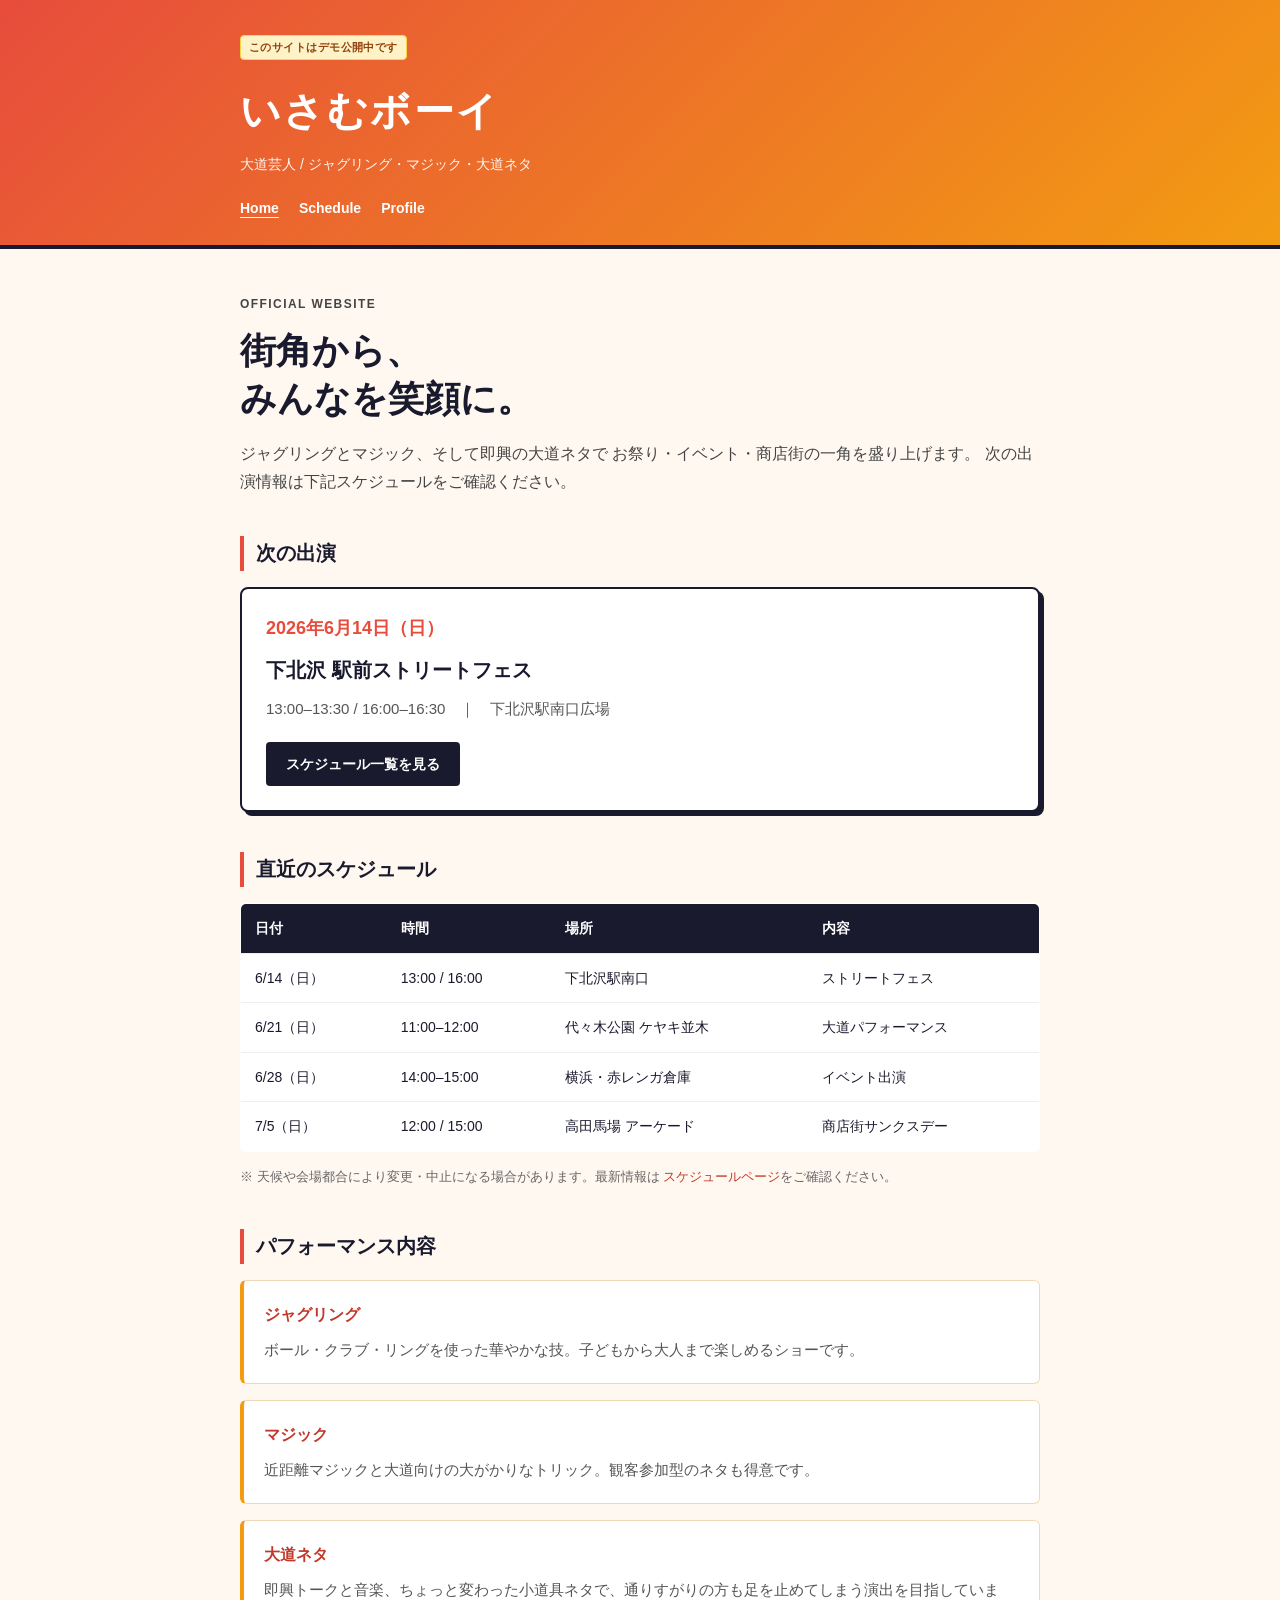
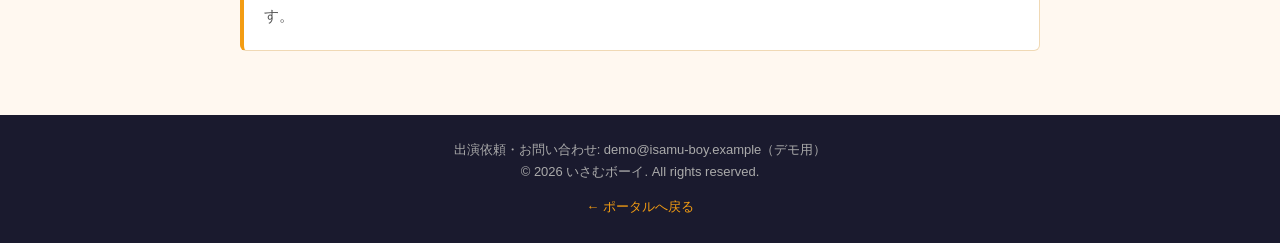
==== demo/index.html @ 55e08a0b "add: デモページを追加" ====
<!DOCTYPE html>
<html lang="ja">
<head>
  <meta charset="utf-8">
  <meta name="viewport" content="width=device-width, initial-scale=1">
  <meta name="description" content="大道芸人 いさむボーイ 公式サイト（デモ）">
  <title>いさむボーイ | 大道芸人</title>
  <link rel="stylesheet" href="css/style.css">
</head>
<body>
  <header class="site-header">
    <div class="container">
      <p class="demo-notice">このサイトはデモ公開中です</p>
      <p class="site-title"><a href="index.html">いさむボーイ</a></p>
      <p class="site-subtitle">大道芸人 / ジャグリング・マジック・大道ネタ</p>
      <nav class="site-nav">
        <a href="index.html" aria-current="page">Home</a>
        <a href="schedule.html">Schedule</a>
        <a href="about.html">Profile</a>
      </nav>
    </div>
  </header>

  <main class="container">
    <section class="hero">
      <p class="hero-label">Official Website</p>
      <h1>街角から、<br>みんなを笑顔に。</h1>
      <p>
        ジャグリングとマジック、そして即興の大道ネタで
        お祭り・イベント・商店街の一角を盛り上げます。
        次の出演情報は下記スケジュールをご確認ください。
      </p>
    </section>

    <section class="next-show">
      <h2>次の出演</h2>
      <div class="next-show-card">
        <p class="next-show-date">2026年6月14日（日）</p>
        <p class="next-show-title">下北沢 駅前ストリートフェス</p>
        <p class="next-show-detail">
          13:00–13:30 / 16:00–16:30　｜　下北沢駅南口広場
        </p>
        <a class="btn" href="schedule.html">スケジュール一覧を見る</a>
      </div>
    </section>

    <section class="schedule-preview">
      <h2>直近のスケジュール</h2>
      <table class="schedule-table">
        <thead>
          <tr>
            <th>日付</th>
            <th>時間</th>
            <th>場所</th>
            <th>内容</th>
          </tr>
        </thead>
        <tbody>
          <tr>
            <td>6/14（日）</td>
            <td>13:00 / 16:00</td>
            <td>下北沢駅南口</td>
            <td>ストリートフェス</td>
          </tr>
          <tr>
            <td>6/21（日）</td>
            <td>11:00–12:00</td>
            <td>代々木公園 ケヤキ並木</td>
            <td>大道パフォーマンス</td>
          </tr>
          <tr>
            <td>6/28（日）</td>
            <td>14:00–15:00</td>
            <td>横浜・赤レンガ倉庫</td>
            <td>イベント出演</td>
          </tr>
          <tr>
            <td>7/5（日）</td>
            <td>12:00 / 15:00</td>
            <td>高田馬場 アーケード</td>
            <td>商店街サンクスデー</td>
          </tr>
        </tbody>
      </table>
      <p class="schedule-note">
        ※ 天候や会場都合により変更・中止になる場合があります。最新情報は
        <a href="schedule.html">スケジュールページ</a>をご確認ください。
      </p>
    </section>

    <section class="acts">
      <h2>パフォーマンス内容</h2>
      <ul class="card-list">
        <li>
          <h3>ジャグリング</h3>
          <p>ボール・クラブ・リングを使った華やかな技。子どもから大人まで楽しめるショーです。</p>
        </li>
        <li>
          <h3>マジック</h3>
          <p>近距離マジックと大道向けの大がかりなトリック。観客参加型のネタも得意です。</p>
        </li>
        <li>
          <h3>大道ネタ</h3>
          <p>即興トークと音楽、ちょっと変わった小道具ネタで、通りすがりの方も足を止めてしまう演出を目指しています。</p>
        </li>
      </ul>
    </section>
  </main>

  <footer class="site-footer">
    <div class="container">
      <p>出演依頼・お問い合わせ: demo@isamu-boy.example（デモ用）</p>
      <p>&copy; 2026 いさむボーイ. All rights reserved.</p>
      <p class="back-link"><a href="../">← ポータルへ戻る</a></p>
    </div>
  </footer>
</body>
</html>
---- demo/css/style.css ----
*,
*::before,
*::after {
  box-sizing: border-box;
}

html, body,
ul, ol, li,
h1, h2, h3, p,
dl, dt, dd {
  margin: 0;
  padding: 0;
}

body {
  font-family: "Hiragino Kaku Gothic ProN", "Hiragino Sans", "Noto Sans JP", sans-serif;
  line-height: 1.75;
  color: #1a1a2e;
  background-color: #fff8f0;
  min-height: 100vh;
  display: flex;
  flex-direction: column;
}

a {
  color: #c0392b;
  text-decoration: none;
}

a:hover {
  text-decoration: underline;
}

.container {
  width: min(800px, 92%);
  margin: 0 auto;
}

.site-header {
  background: linear-gradient(135deg, #e74c3c 0%, #f39c12 100%);
  color: #fff;
  padding: 2rem 0 1.5rem;
  border-bottom: 4px solid #1a1a2e;
}

.demo-notice {
  display: inline-block;
  font-size: 0.6875rem;
  font-weight: 600;
  letter-spacing: 0.04em;
  color: #92400e;
  background: #fef3c7;
  border: 1px solid #fcd34d;
  border-radius: 4px;
  padding: 0.125rem 0.5rem;
  margin-bottom: 1rem;
}

.site-title {
  font-size: clamp(1.75rem, 6vw, 2.5rem);
  font-weight: 800;
  letter-spacing: 0.06em;
}

.site-title a {
  color: inherit;
}

.site-title a:hover {
  text-decoration: none;
  opacity: 0.9;
}

.site-subtitle {
  margin-top: 0.35rem;
  font-size: 0.875rem;
  opacity: 0.95;
}

.site-nav {
  display: flex;
  flex-wrap: wrap;
  gap: 1rem 1.25rem;
  margin-top: 1.25rem;
  font-size: 0.875rem;
  font-weight: 600;
}

.site-nav a {
  color: #fff;
}

.site-nav a[aria-current="page"] {
  text-decoration: underline;
  text-underline-offset: 4px;
}

main {
  flex: 1;
  padding: 2.5rem 0 4rem;
}

.hero-label {
  display: inline-block;
  font-size: 0.75rem;
  font-weight: 700;
  letter-spacing: 0.12em;
  text-transform: uppercase;
  color: #e74c3c;
  margin-bottom: 0.75rem;
}

.hero h1 {
  font-size: clamp(1.75rem, 5vw, 2.25rem);
  font-weight: 800;
  line-height: 1.35;
  margin-bottom: 1rem;
}

.hero p {
  color: #444;
}

.next-show {
  margin-top: 2.5rem;
}

.next-show h2,
.schedule-preview h2,
.acts h2,
.content h1 {
  font-size: 1.25rem;
  font-weight: 700;
  margin-bottom: 1rem;
  padding-left: 0.75rem;
  border-left: 4px solid #e74c3c;
}

.next-show-card {
  background: #fff;
  border: 2px solid #1a1a2e;
  border-radius: 8px;
  padding: 1.5rem;
  box-shadow: 4px 4px 0 #1a1a2e;
}

.next-show-date {
  font-size: 1.125rem;
  font-weight: 700;
  color: #e74c3c;
}

.next-show-title {
  font-size: 1.25rem;
  font-weight: 700;
  margin: 0.5rem 0;
}

.next-show-detail {
  font-size: 0.9375rem;
  color: #555;
  margin-bottom: 1.25rem;
}

.btn {
  display: inline-block;
  background: #1a1a2e;
  color: #fff;
  font-size: 0.875rem;
  font-weight: 600;
  padding: 0.625rem 1.25rem;
  border-radius: 4px;
}

.btn:hover {
  text-decoration: none;
  background: #2d2d44;
}

.schedule-preview {
  margin-top: 2.5rem;
}

.schedule-table {
  width: 100%;
  border-collapse: collapse;
  font-size: 0.875rem;
  background: #fff;
  border: 1px solid #ddd;
  border-radius: 6px;
  overflow: hidden;
}

.schedule-table th,
.schedule-table td {
  padding: 0.75rem 0.875rem;
  text-align: left;
  border-bottom: 1px solid #eee;
  vertical-align: top;
}

.schedule-table th {
  background: #1a1a2e;
  color: #fff;
  font-weight: 600;
  white-space: nowrap;
}

.schedule-table tbody tr:last-child td {
  border-bottom: none;
}

.schedule-table .highlight-row {
  background: #fff3e0;
}

.schedule-note {
  margin-top: 0.875rem;
  font-size: 0.8125rem;
  color: #666;
}

.acts {
  margin-top: 2.5rem;
}

.card-list {
  list-style: none;
  display: grid;
  gap: 1rem;
}

.card-list li {
  background: #fff;
  border: 1px solid #f0d9b5;
  border-left: 4px solid #f39c12;
  border-radius: 6px;
  padding: 1.25rem;
}

.card-list h3 {
  font-size: 1rem;
  font-weight: 700;
  margin-bottom: 0.5rem;
  color: #c0392b;
}

.card-list p {
  font-size: 0.9375rem;
  color: #555;
}

.content p {
  color: #444;
  margin-bottom: 1.25rem;
}

.content h2 {
  font-size: 1.125rem;
  font-weight: 700;
  margin: 2rem 0 1rem;
  padding-left: 0.75rem;
  border-left: 4px solid #f39c12;
}

.profile-list {
  display: grid;
  grid-template-columns: 7rem 1fr;
  gap: 0.75rem 1rem;
  background: #fff;
  border: 1px solid #eee;
  border-radius: 6px;
  padding: 1.25rem;
  margin-bottom: 1.5rem;
}

.profile-list dt {
  font-weight: 700;
  color: #666;
  font-size: 0.875rem;
}

.profile-list dd {
  font-size: 0.9375rem;
}

.timeline {
  list-style: none;
}

.timeline li {
  display: flex;
  gap: 1rem;
  padding: 0.75rem 0;
  border-bottom: 1px solid #eee;
  color: #444;
}

.timeline li:last-child {
  border-bottom: none;
}

.timeline span {
  flex-shrink: 0;
  width: 6.5rem;
  font-size: 0.875rem;
  color: #888;
  font-weight: 600;
}

.bullet-list {
  padding-left: 1.25rem;
  color: #444;
}

.bullet-list li {
  margin-bottom: 0.5rem;
}

.info-box {
  margin-top: 2rem;
  background: #fff;
  border: 2px dashed #e74c3c;
  border-radius: 8px;
  padding: 1.25rem;
}

.info-box h3 {
  font-size: 1rem;
  margin-bottom: 0.5rem;
}

.info-box p {
  margin-bottom: 0.75rem;
}

.contact {
  font-weight: 700;
  color: #c0392b;
}

.site-footer {
  background: #1a1a2e;
  color: #aaa;
  padding: 1.5rem 0;
  text-align: center;
  font-size: 0.8125rem;
}

.site-footer a {
  color: #f39c12;
}

.back-link {
  margin-top: 0.75rem;
}

@media (max-width: 600px) {
  .schedule-table {
    font-size: 0.8125rem;
  }

  .schedule-table th,
  .schedule-table td {
    padding: 0.5rem;
  }

  .profile-list {
    grid-template-columns: 1fr;
    gap: 0.25rem;
  }

  .profile-list dt {
    margin-top: 0.5rem;
  }

  .profile-list dt:first-child {
    margin-top: 0;
  }
}
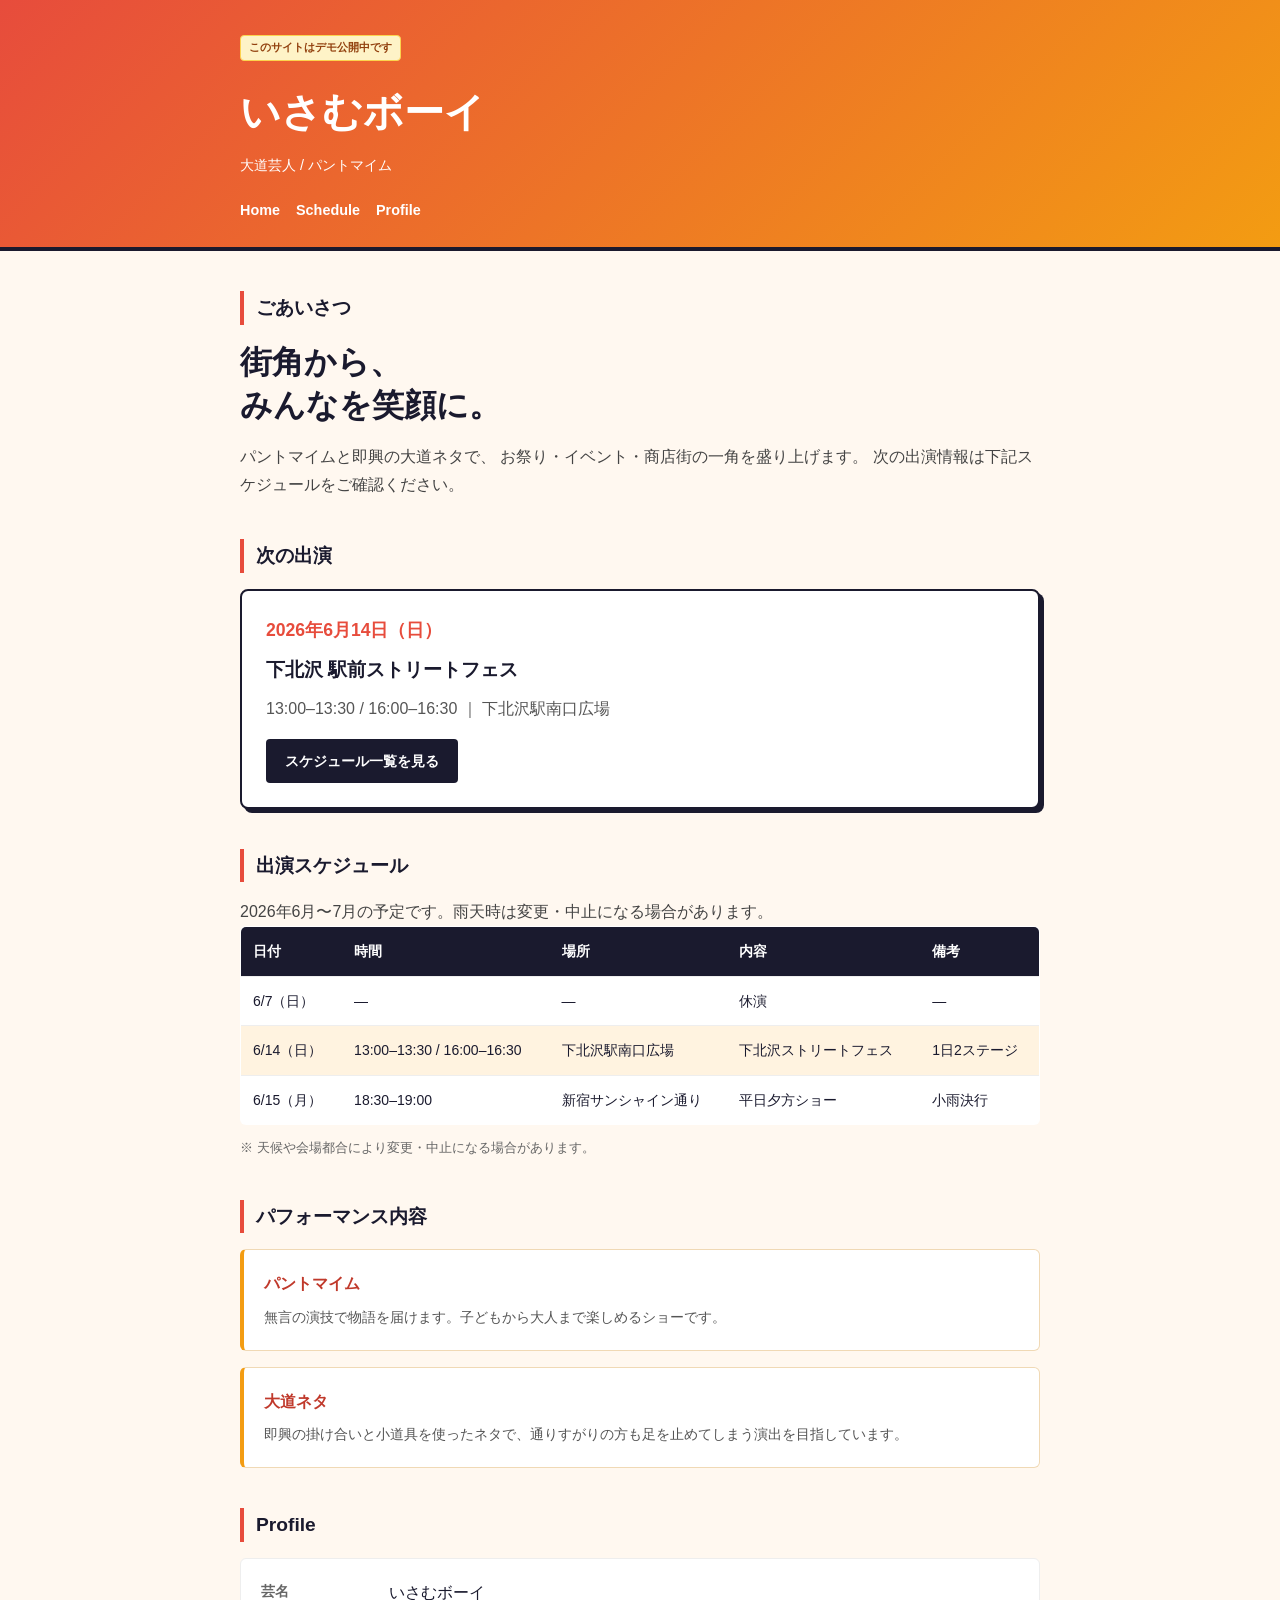
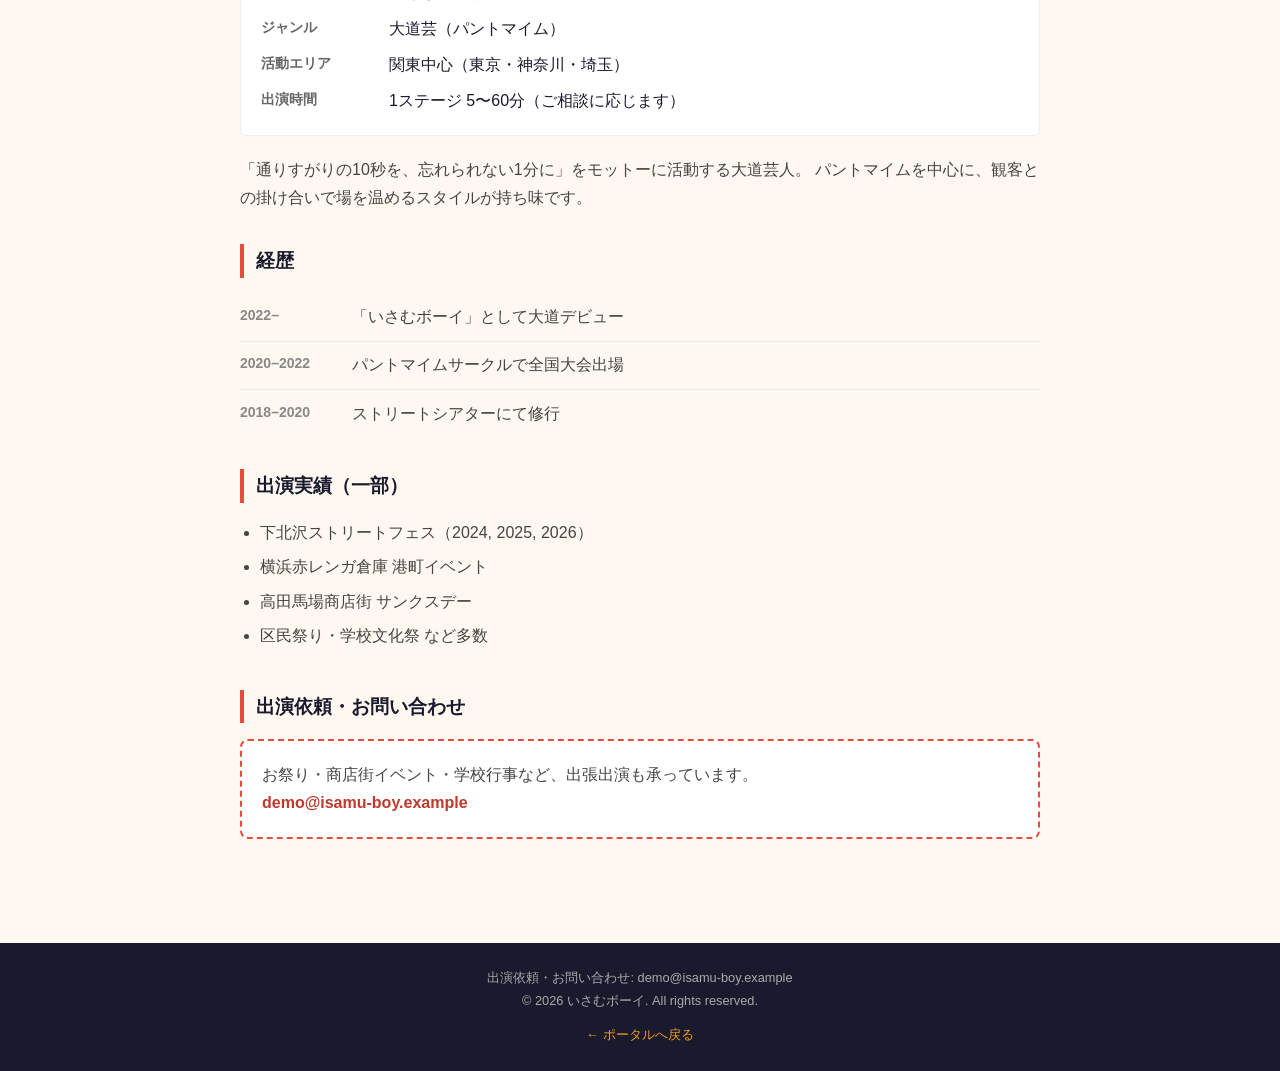
==== commit 517a0fa6: "fix: デモを簡単に" ====
--- a/demo/index.html
+++ b/demo/index.html
@@ -1,118 +1,332 @@
 <!DOCTYPE html>
 <html lang="ja">
+<!--
+================================================================================
+  いさむボーイ HP — 編集ガイド（GitHub の Web から更新する場合）
+
+  1. GitHub で demo/index.html を開く
+  2. 鉛筆アイコン（Edit）をクリック
+  3. 「▼ 編集エリア ▼」と書いてある部分だけを書き換える
+  4. ページ下の「Commit changes」で保存 → 数分でサイトに反映
+
+  ※ <style> 以降のデザイン設定は、通常触る必要はありません。
+================================================================================
+-->
 <head>
   <meta charset="utf-8">
   <meta name="viewport" content="width=device-width, initial-scale=1">
-  <meta name="description" content="大道芸人 いさむボーイ 公式サイト（デモ）">
+  <meta name="description" content="大道芸人 いさむボーイ 公式サイト">
   <title>いさむボーイ | 大道芸人</title>
-  <link rel="stylesheet" href="css/style.css">
+  <style>
+    /* デザイン設定（通常は編集不要） */
+    *, *::before, *::after { box-sizing: border-box; }
+    html, body, ul, ol, li, h1, h2, h3, p, dl, dt, dd { margin: 0; padding: 0; }
+    body {
+      font-family: "Hiragino Kaku Gothic ProN", "Hiragino Sans", sans-serif;
+      line-height: 1.75;
+      color: #1a1a2e;
+      background: #fff8f0;
+    }
+    a { color: #c0392b; text-decoration: none; }
+    a:hover { text-decoration: underline; }
+    .wrap { width: min(800px, 92%); margin: 0 auto; }
+    header {
+      background: linear-gradient(135deg, #e74c3c, #f39c12);
+      color: #fff;
+      padding: 2rem 0 1.5rem;
+      border-bottom: 4px solid #1a1a2e;
+    }
+    .demo-notice {
+      display: inline-block;
+      font-size: 0.7rem;
+      font-weight: 600;
+      color: #92400e;
+      background: #fef3c7;
+      border: 1px solid #fcd34d;
+      border-radius: 4px;
+      padding: 0.15rem 0.5rem;
+      margin-bottom: 1rem;
+    }
+    .site-name { font-size: clamp(1.75rem, 6vw, 2.5rem); font-weight: 800; }
+    .site-name a { color: inherit; }
+    .site-tagline { margin-top: 0.35rem; font-size: 0.9rem; }
+    nav { display: flex; flex-wrap: wrap; gap: 1rem; margin-top: 1.25rem; font-size: 0.9rem; font-weight: 600; }
+    nav a { color: #fff; }
+    main { padding: 2.5rem 0 4rem; }
+    section { margin-bottom: 2.5rem; }
+    h2 {
+      font-size: 1.2rem;
+      margin-bottom: 1rem;
+      padding-left: 0.75rem;
+      border-left: 4px solid #e74c3c;
+    }
+    .lead { font-size: clamp(1.5rem, 4vw, 2rem); font-weight: 800; line-height: 1.35; margin-bottom: 1rem; }
+    .text { color: #444; }
+    .next-box {
+      background: #fff;
+      border: 2px solid #1a1a2e;
+      border-radius: 8px;
+      padding: 1.5rem;
+      box-shadow: 4px 4px 0 #1a1a2e;
+    }
+    .next-date { font-size: 1.1rem; font-weight: 700; color: #e74c3c; }
+    .next-title { font-size: 1.2rem; font-weight: 700; margin: 0.5rem 0; }
+    .next-detail { color: #555; margin-bottom: 1rem; }
+    .btn {
+      display: inline-block;
+      background: #1a1a2e;
+      color: #fff;
+      font-size: 0.875rem;
+      font-weight: 600;
+      padding: 0.6rem 1.2rem;
+      border-radius: 4px;
+    }
+    .btn:hover { text-decoration: none; background: #2d2d44; }
+    table { width: 100%; border-collapse: collapse; font-size: 0.875rem; background: #fff; border: 1px solid #ddd; border-radius: 6px; overflow: hidden; }
+    th, td { padding: 0.75rem; text-align: left; border-bottom: 1px solid #eee; vertical-align: top; }
+    th { background: #1a1a2e; color: #fff; }
+    tr:last-child td { border-bottom: none; }
+    tr.next { background: #fff3e0; }
+    .note { margin-top: 0.75rem; font-size: 0.8rem; color: #666; }
+    .cards { list-style: none; display: grid; gap: 1rem; }
+    .cards li { background: #fff; border: 1px solid #f0d9b5; border-left: 4px solid #f39c12; border-radius: 6px; padding: 1.25rem; }
+    .cards h3 { font-size: 1rem; color: #c0392b; margin-bottom: 0.4rem; }
+    .cards p { font-size: 0.9rem; color: #555; }
+    .profile { display: grid; grid-template-columns: 7rem 1fr; gap: 0.5rem 1rem; background: #fff; border: 1px solid #eee; border-radius: 6px; padding: 1.25rem; }
+    .profile dt { font-weight: 700; color: #666; font-size: 0.875rem; }
+    .history { list-style: none; }
+    .history li { display: flex; gap: 1rem; padding: 0.6rem 0; border-bottom: 1px solid #eee; color: #444; }
+    .history li:last-child { border-bottom: none; }
+    .history .year { flex-shrink: 0; width: 6rem; font-size: 0.875rem; color: #888; font-weight: 600; }
+    .achievements { padding-left: 1.25rem; color: #444; }
+    .achievements li { margin-bottom: 0.4rem; }
+    .contact-box { background: #fff; border: 2px dashed #e74c3c; border-radius: 8px; padding: 1.25rem; }
+    .contact-box .email { font-weight: 700; color: #c0392b; }
+    footer { background: #1a1a2e; color: #aaa; padding: 1.5rem 0; text-align: center; font-size: 0.8rem; }
+    footer a { color: #f39c12; }
+    @media (max-width: 600px) {
+      table { font-size: 0.8rem; }
+      th, td { padding: 0.5rem; }
+      .profile { grid-template-columns: 1fr; }
+    }
+  </style>
 </head>
 <body>
-  <header class="site-header">
-    <div class="container">
+
+  <!-- ==================== ヘッダー ==================== -->
+  <header>
+    <div class="wrap">
+
+      <!-- ▼ 編集エリア：基本情報 ▼ -->
       <p class="demo-notice">このサイトはデモ公開中です</p>
-      <p class="site-title"><a href="index.html">いさむボーイ</a></p>
-      <p class="site-subtitle">大道芸人 / ジャグリング・マジック・大道ネタ</p>
-      <nav class="site-nav">
-        <a href="index.html" aria-current="page">Home</a>
-        <a href="schedule.html">Schedule</a>
-        <a href="about.html">Profile</a>
+      <p class="site-name"><a href="#">いさむボーイ</a></p>
+      <p class="site-tagline">大道芸人 / パントマイム</p>
+      <!-- ▲ 編集エリア：基本情報 ▲ -->
+
+      <nav>
+        <a href="#top">Home</a>
+        <a href="#schedule">Schedule</a>
+        <a href="#profile">Profile</a>
       </nav>
     </div>
   </header>
 
-  <main class="container">
-    <section class="hero">
-      <p class="hero-label">Official Website</p>
-      <h1>街角から、<br>みんなを笑顔に。</h1>
-      <p>
-        ジャグリングとマジック、そして即興の大道ネタで
+  <main class="wrap">
+
+    <!-- ==================== トップ ==================== -->
+    <section id="top">
+
+      <!-- ▼ 編集エリア：キャッチコピー ▼ -->
+      <h2>ごあいさつ</h2>
+      <p class="lead">街角から、<br>みんなを笑顔に。</p>
+      <p class="text">
+        パントマイムと即興の大道ネタで、
         お祭り・イベント・商店街の一角を盛り上げます。
         次の出演情報は下記スケジュールをご確認ください。
       </p>
-    </section>
-
-    <section class="next-show">
+      <!-- ▲ 編集エリア：キャッチコピー ▲ -->
+
+    </section>
+
+    <!-- ==================== 次の出演 ==================== -->
+    <section id="next">
+
       <h2>次の出演</h2>
-      <div class="next-show-card">
-        <p class="next-show-date">2026年6月14日（日）</p>
-        <p class="next-show-title">下北沢 駅前ストリートフェス</p>
-        <p class="next-show-detail">
-          13:00–13:30 / 16:00–16:30　｜　下北沢駅南口広場
-        </p>
-        <a class="btn" href="schedule.html">スケジュール一覧を見る</a>
+      <div class="next-box">
+
+        <!-- ▼ 編集エリア：次の出演（1件だけ書く） ▼ -->
+        <p class="next-date">2026年6月14日（日）</p>
+        <p class="next-title">下北沢 駅前ストリートフェス</p>
+        <p class="next-detail">13:00–13:30 / 16:00–16:30 ｜ 下北沢駅南口広場</p>
+        <!-- ▲ 編集エリア：次の出演 ▲ -->
+
+        <a class="btn" href="#schedule">スケジュール一覧を見る</a>
       </div>
-    </section>
-
-    <section class="schedule-preview">
-      <h2>直近のスケジュール</h2>
-      <table class="schedule-table">
+
+    </section>
+
+    <!-- ==================== スケジュール ==================== -->
+    <section id="schedule">
+
+      <h2>出演スケジュール</h2>
+      <p class="text">2026年6月〜7月の予定です。雨天時は変更・中止になる場合があります。</p>
+
+      <!--
+        【スケジュールの追加・変更方法】
+        ・1行 = 1つの <tr> ... </tr>
+        ・下の行をコピーして貼り付け、中身を書き換える
+        ・休演日は「休演」と書く
+        ・次の出演と同じ行には class="next" を付ける（黄色く表示）
+      -->
+      <table>
         <thead>
           <tr>
             <th>日付</th>
             <th>時間</th>
             <th>場所</th>
             <th>内容</th>
+            <th>備考</th>
           </tr>
         </thead>
         <tbody>
+
+          <!-- ▼ 編集エリア：スケジュール（行をコピーして追加） ▼ -->
+
           <tr>
+            <td>6/7（日）</td>
+            <td>—</td>
+            <td>—</td>
+            <td>休演</td>
+            <td>—</td>
+          </tr>
+
+          <tr class="next">
             <td>6/14（日）</td>
-            <td>13:00 / 16:00</td>
-            <td>下北沢駅南口</td>
-            <td>ストリートフェス</td>
+            <td>13:00–13:30 / 16:00–16:30</td>
+            <td>下北沢駅南口広場</td>
+            <td>下北沢ストリートフェス</td>
+            <td>1日2ステージ</td>
           </tr>
+
           <tr>
-            <td>6/21（日）</td>
-            <td>11:00–12:00</td>
-            <td>代々木公園 ケヤキ並木</td>
-            <td>大道パフォーマンス</td>
+            <td>6/15（月）</td>
+            <td>18:30–19:00</td>
+            <td>新宿サンシャイン通り</td>
+            <td>平日夕方ショー</td>
+            <td>小雨決行</td>
           </tr>
-          <tr>
-            <td>6/28（日）</td>
-            <td>14:00–15:00</td>
-            <td>横浜・赤レンガ倉庫</td>
-            <td>イベント出演</td>
-          </tr>
-          <tr>
-            <td>7/5（日）</td>
-            <td>12:00 / 15:00</td>
-            <td>高田馬場 アーケード</td>
-            <td>商店街サンクスデー</td>
-          </tr>
+          <!-- ▲ 編集エリア：スケジュール ▲ -->
+
         </tbody>
       </table>
-      <p class="schedule-note">
-        ※ 天候や会場都合により変更・中止になる場合があります。最新情報は
-        <a href="schedule.html">スケジュールページ</a>をご確認ください。
-      </p>
-    </section>
-
-    <section class="acts">
+      <p class="note">※ 天候や会場都合により変更・中止になる場合があります。</p>
+
+    </section>
+
+    <!-- ==================== パフォーマンス内容 ==================== -->
+    <section id="acts">
+
       <h2>パフォーマンス内容</h2>
-      <ul class="card-list">
+      <ul class="cards">
+
+        <!-- ▼ 編集エリア：パフォーマンス（<li> をコピーして追加） ▼ -->
+
         <li>
-          <h3>ジャグリング</h3>
-          <p>ボール・クラブ・リングを使った華やかな技。子どもから大人まで楽しめるショーです。</p>
+          <h3>パントマイム</h3>
+          <p>無言の演技で物語を届けます。子どもから大人まで楽しめるショーです。</p>
         </li>
-        <li>
-          <h3>マジック</h3>
-          <p>近距離マジックと大道向けの大がかりなトリック。観客参加型のネタも得意です。</p>
-        </li>
+
         <li>
           <h3>大道ネタ</h3>
-          <p>即興トークと音楽、ちょっと変わった小道具ネタで、通りすがりの方も足を止めてしまう演出を目指しています。</p>
+          <p>即興の掛け合いと小道具を使ったネタで、通りすがりの方も足を止めてしまう演出を目指しています。</p>
         </li>
+
+        <!-- ▲ 編集エリア：パフォーマンス ▲ -->
+
       </ul>
-    </section>
+
+    </section>
+
+    <!-- ==================== プロフィール ==================== -->
+    <section id="profile">
+
+      <h2>Profile</h2>
+
+      <!-- ▼ 編集エリア：プロフィール ▼ -->
+      <dl class="profile">
+        <dt>芸名</dt>
+        <dd>いさむボーイ</dd>
+        <dt>ジャンル</dt>
+        <dd>大道芸（パントマイム）</dd>
+        <dt>活動エリア</dt>
+        <dd>関東中心（東京・神奈川・埼玉）</dd>
+        <dt>出演時間</dt>
+        <dd>1ステージ 5〜60分（ご相談に応じます）</dd>
+      </dl>
+
+      <p class="text" style="margin-top:1.25rem">
+        「通りすがりの10秒を、忘れられない1分に」をモットーに活動する大道芸人。
+        パントマイムを中心に、観客との掛け合いで場を温めるスタイルが持ち味です。
+      </p>
+      <!-- ▲ 編集エリア：プロフィール ▲ -->
+
+      <h2 style="margin-top:2rem">経歴</h2>
+      <ul class="history">
+
+        <!-- ▼ 編集エリア：経歴（<li> をコピーして追加） ▼ -->
+
+        <li><span class="year">2022–</span> 「いさむボーイ」として大道デビュー</li>
+        <li><span class="year">2020–2022</span> パントマイムサークルで全国大会出場</li>
+        <li><span class="year">2018–2020</span> ストリートシアターにて修行</li>
+
+        <!-- ▲ 編集エリア：経歴 ▲ -->
+
+      </ul>
+
+      <h2 style="margin-top:2rem">出演実績（一部）</h2>
+      <ul class="achievements">
+
+        <!-- ▼ 編集エリア：出演実績（<li> をコピーして追加） ▼ -->
+
+        <li>下北沢ストリートフェス（2024, 2025, 2026）</li>
+        <li>横浜赤レンガ倉庫 港町イベント</li>
+        <li>高田馬場商店街 サンクスデー</li>
+        <li>区民祭り・学校文化祭 など多数</li>
+
+        <!-- ▲ 編集エリア：出演実績 ▲ -->
+
+      </ul>
+
+    </section>
+
+    <!-- ==================== お問い合わせ ==================== -->
+    <section id="contact">
+
+      <h2>出演依頼・お問い合わせ</h2>
+      <div class="contact-box">
+
+        <!-- ▼ 編集エリア：連絡先 ▼ -->
+        <p class="text">お祭り・商店街イベント・学校行事など、出張出演も承っています。</p>
+        <p class="email">demo@isamu-boy.example</p>
+        <!-- ▲ 編集エリア：連絡先 ▲ -->
+
+      </div>
+
+    </section>
+
   </main>
 
-  <footer class="site-footer">
-    <div class="container">
-      <p>出演依頼・お問い合わせ: demo@isamu-boy.example（デモ用）</p>
+  <footer>
+    <div class="wrap">
+
+      <!-- ▼ 編集エリア：フッター ▼ -->
+      <p>出演依頼・お問い合わせ: demo@isamu-boy.example</p>
       <p>&copy; 2026 いさむボーイ. All rights reserved.</p>
-      <p class="back-link"><a href="../">← ポータルへ戻る</a></p>
+      <!-- ▲ 編集エリア：フッター ▲ -->
+
+      <p style="margin-top:0.75rem"><a href="../">← ポータルへ戻る</a></p>
     </div>
   </footer>
+
 </body>
 </html>
